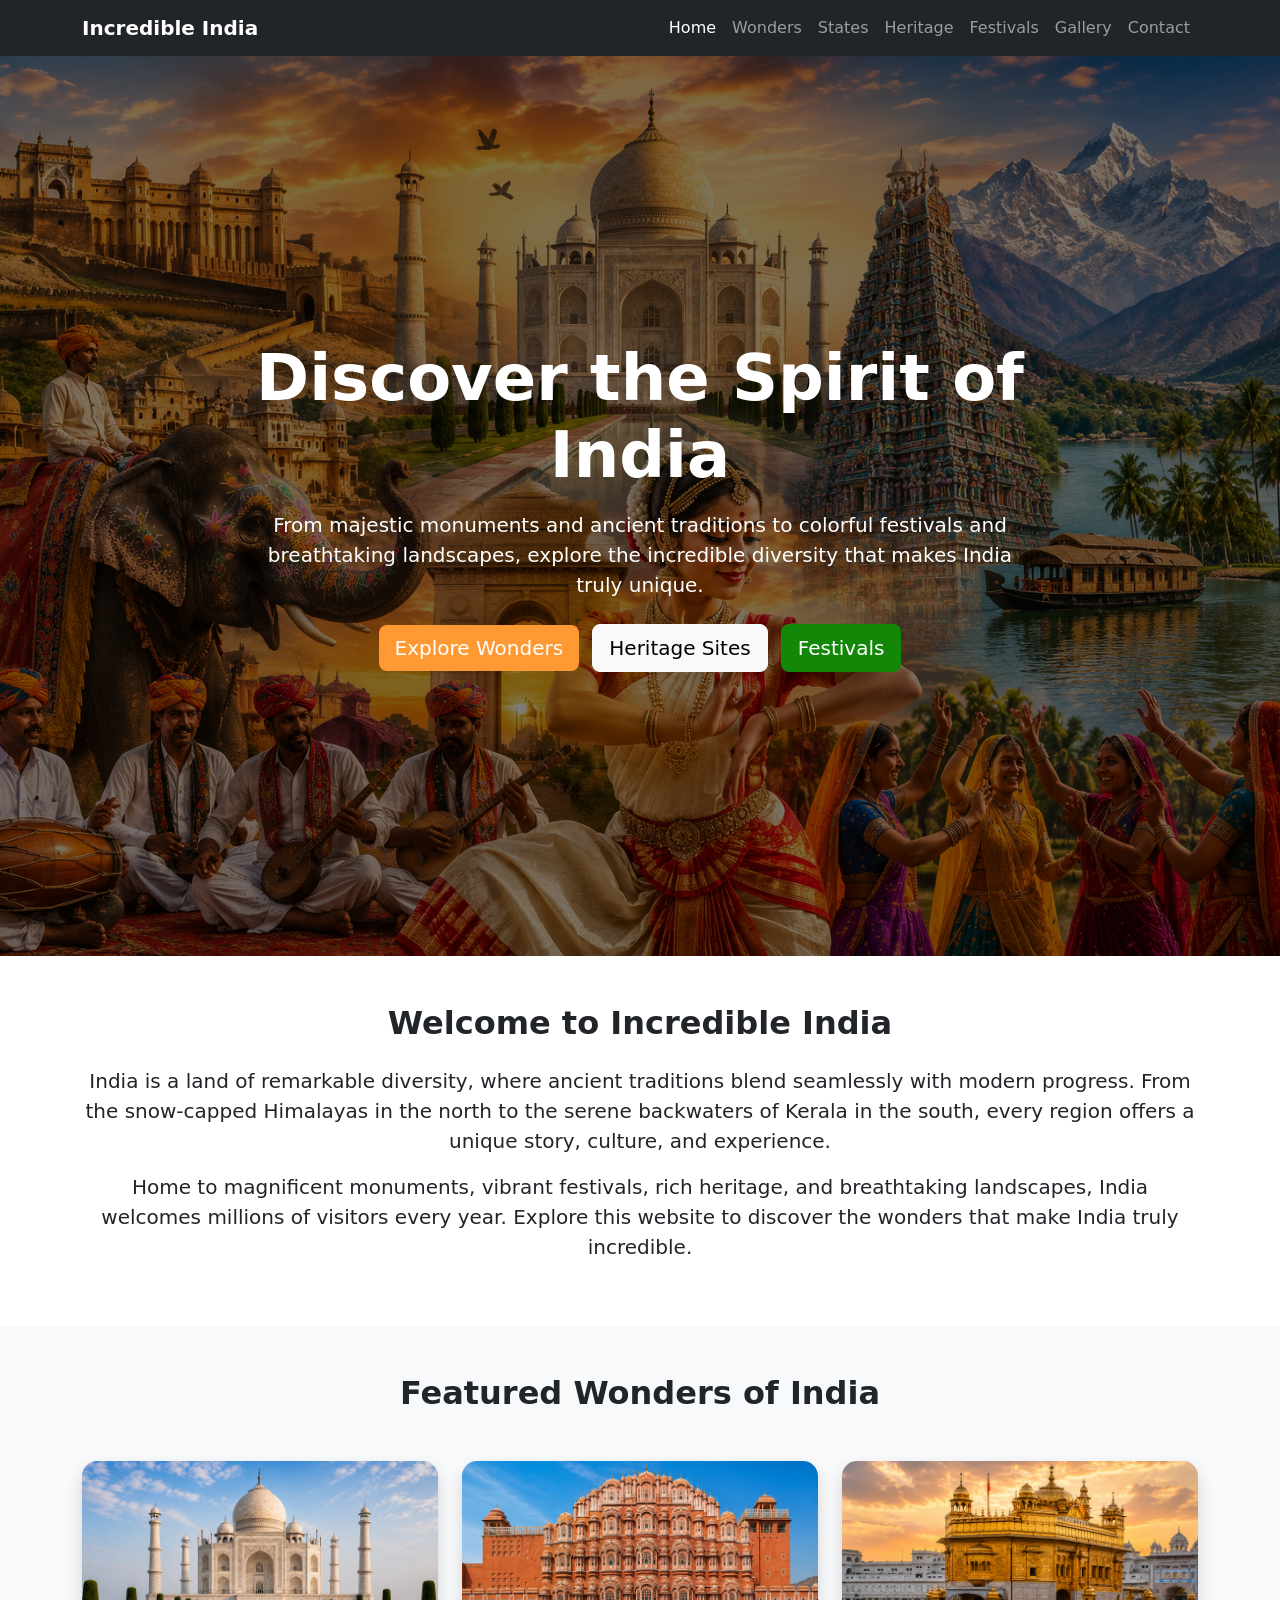
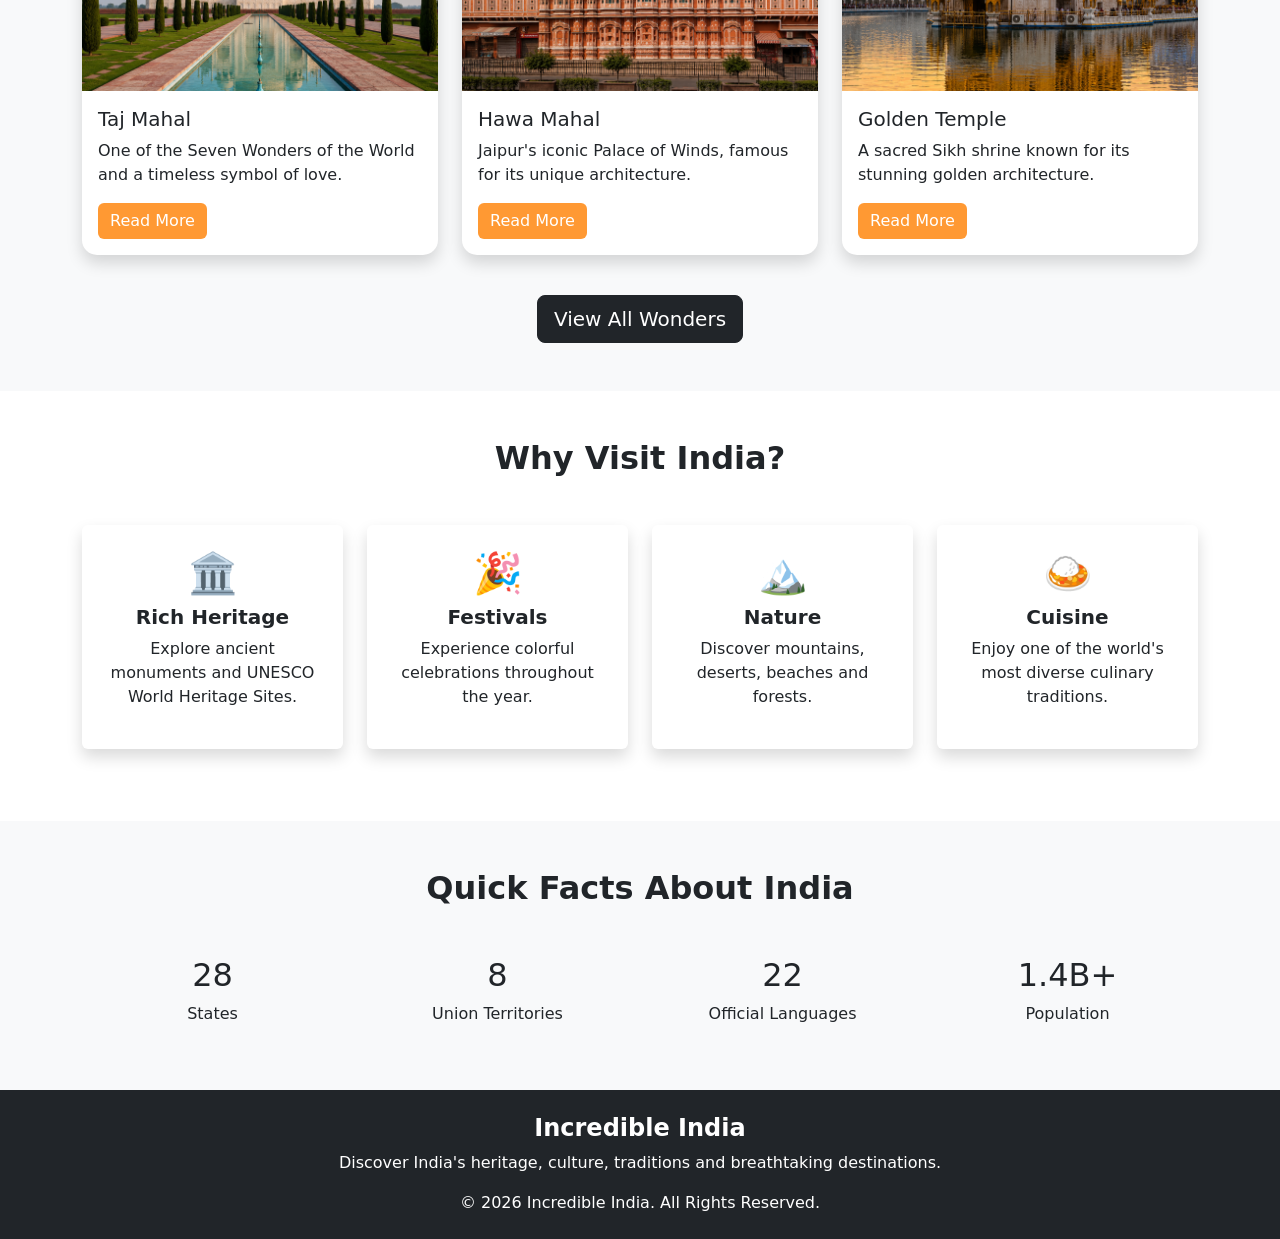
==== index.html @ 017f47b5 "Incredible India" ====
<!doctype html>
<html lang="en">
<head>
    <meta charset="utf-8">
    <meta name="viewport" content="width=device-width, initial-scale=1">
    <title>Bootstrap demo</title>
    <link href="https://cdn.jsdelivr.net/npm/bootstrap@5.3.8/dist/css/bootstrap.min.css" rel="stylesheet" integrity="sha384-sRIl4kxILFvY47J16cr9ZwB07vP4J8+LH7qKQnuqkuIAvNWLzeN8tE5YBujZqJLB" crossorigin="anonymous">
    <link rel="stylesheet" href="./style.css">
</head>
<body>
    <nav class="navbar navbar-expand-lg navbar-dark bg-dark sticky-top">
  <div class="container">
    <a class="navbar-brand fw-bold" href="index.html">Incredible India</a>

    <button class="navbar-toggler" type="button"
      data-bs-toggle="collapse"
      data-bs-target="#navbarNav">
      <span class="navbar-toggler-icon"></span>
    </button>

    <div class="collapse navbar-collapse" id="navbarNav">
      <ul class="navbar-nav ms-auto">

        <li class="nav-item">
          <a class="nav-link active" href="index.html">Home</a>
        </li>

        <li class="nav-item">
          <a class="nav-link" href="wonders.html">Wonders</a>
        </li>

        <li class="nav-item">
          <a class="nav-link" href="states.html">States</a>
        </li>

        <li class="nav-item">
          <a class="nav-link" href="heritage.html">Heritage</a>
        </li>

        <li class="nav-item">
          <a class="nav-link" href="festivals.html">Festivals</a>
        </li>

        <li class="nav-item">
          <a class="nav-link" href="gallery.html">Gallery</a>
        </li>

        <li class="nav-item">
          <a class="nav-link" href="contact.html">Contact</a>
        </li>

      </ul>
    </div>
  </div>
</nav>  

<!-- Hero Section -->
<section class="hero">
    <div class="overlay"></div>

    <div class="container hero-content text-center text-white">
        <h1 class="display-3 fw-bold">Discover the Spirit of India</h1>

        <p class="lead mt-3">
            From majestic monuments and ancient traditions to colorful festivals
            and breathtaking landscapes, explore the incredible diversity that
            makes India truly unique.
        </p>

        <div class="mt-4">
            <a href="wonders.html" class="btn btn-india-orange btn-lg me-2">
              Explore Wonders
            </a>
            <a href="heritage.html" class="btn btn-light btn-lg me-2">
                Heritage Sites
            </a>

            <a href="festivals.html" class="btn btn-india-green btn-lg">
                Festivals
            </a>
        </div>
    </div>
</section>

<!-- About India Section -->
<section class="py-5">
    <div class="container">

        <h2 class="text-center fw-bold mb-4">Welcome to Incredible India</h2>

        <p class="text-center fs-5">
            India is a land of remarkable diversity, where ancient traditions blend
            seamlessly with modern progress. From the snow-capped Himalayas in the
            north to the serene backwaters of Kerala in the south, every region
            offers a unique story, culture, and experience.
        </p>

        <p class="text-center fs-5">
            Home to magnificent monuments, vibrant festivals, rich heritage, and
            breathtaking landscapes, India welcomes millions of visitors every year.
            Explore this website to discover the wonders that make India truly
            incredible.
        </p>

    </div>
</section>

<!-- Featured Wonders -->
<section class="py-5 bg-light">

    <div class="container">

        <h2 class="text-center fw-bold mb-5">Featured Wonders of India</h2>

        <div class="row">

            <!-- Card 1 -->
            <div class="col-lg-4 mb-4">

                <div class="card shadow">

                    <img src="./images/tajmahal.png" class="card-img-top" alt="Taj Mahal">

                    <div class="card-body">

                        <h5 class="card-title">Taj Mahal</h5>

                        <p class="card-text">
                            One of the Seven Wonders of the World and a timeless symbol of love.
                        </p>

                        <a href="wonders.html" class="btn btn-india-orange">
                            Read More
                        </a>

                    </div>

                </div>

            </div>

            <!-- Card 2 -->
            <div class="col-lg-4 mb-4">

                <div class="card shadow">

                    <img src="./images/hawamahal.png" class="card-img-top" alt="Hawa Mahal">

                    <div class="card-body">

                        <h5 class="card-title">Hawa Mahal</h5>

                        <p class="card-text">
                            Jaipur's iconic Palace of Winds, famous for its unique architecture.
                        </p>

                        <a href="wonders.html" class="btn btn-india-orange">
                            Read More
                        </a>

                    </div>

                </div>

            </div>

            <!-- Card 3 -->
            <div class="col-lg-4 mb-4">

                <div class="card shadow">

                    <img src="./images/goldentemple.png" class="card-img-top" alt="Golden Temple">

                    <div class="card-body">

                        <h5 class="card-title">Golden Temple</h5>

                        <p class="card-text">
                            A sacred Sikh shrine known for its stunning golden architecture.
                        </p>

                        <a href="wonders.html" class="btn btn-india-orange">
                            Read More
                        </a>

                    </div>

                </div>

            </div>

        </div>

        <div class="text-center mt-3">
            <a href="wonders.html" class="btn btn-dark btn-lg">
                View All Wonders
            </a>
        </div>

    </div>

</section>

<!-- Why Visit India -->
<section class="py-5">
    <div class="container">

        <h2 class="text-center fw-bold mb-5">Why Visit India?</h2>

        <div class="row text-center">

            <div class="col-md-3 mb-4">
                <div class="p-4 shadow rounded">
                    <h1>🏛️</h1>
                    <h5 class="fw-bold">Rich Heritage</h5>
                    <p>Explore ancient monuments and UNESCO World Heritage Sites.</p>
                </div>
            </div>

            <div class="col-md-3 mb-4">
                <div class="p-4 shadow rounded">
                    <h1>🎉</h1>
                    <h5 class="fw-bold">Festivals</h5>
                    <p>Experience colorful celebrations throughout the year.</p>
                </div>
            </div>

            <div class="col-md-3 mb-4">
                <div class="p-4 shadow rounded">
                    <h1>🏔️</h1>
                    <h5 class="fw-bold">Nature</h5>
                    <p>Discover mountains, deserts, beaches and forests.</p>
                </div>
            </div>

            <div class="col-md-3 mb-4">
                <div class="p-4 shadow rounded">
                    <h1>🍛</h1>
                    <h5 class="fw-bold">Cuisine</h5>
                    <p>Enjoy one of the world's most diverse culinary traditions.</p>
                </div>
            </div>

        </div>

    </div>
</section>

<!-- Quick Facts -->
<section class="py-5 bg-light">

    <div class="container">

        <h2 class="text-center fw-bold mb-5">Quick Facts About India</h2>

        <div class="row text-center">

            <div class="col-md-3">
                <h2>28</h2>
                <p>States</p>
            </div>

            <div class="col-md-3">
                <h2>8</h2>
                <p>Union Territories</p>
            </div>

            <div class="col-md-3">
                <h2>22</h2>
                <p>Official Languages</p>
            </div>

            <div class="col-md-3">
                <h2>1.4B+</h2>
                <p>Population</p>
            </div>

        </div>

    </div>
</section>

<footer class="bg-dark text-white py-4">

    <div class="container text-center">

        <h4>Incredible India</h4>

        <p>
            Discover India's heritage, culture, traditions and breathtaking destinations.
        </p>

        <p class="mb-0">
            © 2026 Incredible India. All Rights Reserved.
        </p>

    </div>

</footer>

    <script src="https://cdn.jsdelivr.net/npm/bootstrap@5.3.8/dist/js/bootstrap.bundle.min.js" integrity="sha384-FKyoEForCGlyvwx9Hj09JcYn3nv7wiPVlz7YYwJrWVcXK/BmnVDxM+D2scQbITxI" crossorigin="anonymous"></script>
    </body>
</html>
---- style.css ----
/* Hero Section */
.hero{
    position: relative;
    height: 100vh;
    background-image: url("./images/india.png");
    background-size: cover;
    background-position: center;
    background-repeat: no-repeat;

    display: flex;
    justify-content: center;
    align-items: center;
}

.overlay{
    position: absolute;
    top: 0;
    left: 0;

    width: 100%;
    height: 100%;

    background: rgba(0,0,0,0.5);
}

.hero-content{
    position: relative;
    z-index: 1;
    max-width: 800px;
}
.btn-india-orange{
    background-color: #FF9933;
    color: white;
}

.btn-india-orange:hover{
    background-color: #e68926;
    color: white;
}

.btn-india-green{
    background-color: #138808;
    color: white;
}

.btn-india-green:hover{
    background-color: #0f6e07;
    color: white;
}
.card{
    border: none;
    border-radius: 15px;
    overflow: hidden;
}
.card-img-top{
    height: 250px;
    object-fit: cover;
}
.card{
    transition: transform 0.3s ease, box-shadow 0.3s ease;
}

.card:hover{
    transform: translateY(-8px);
    box-shadow: 0 15px 30px rgba(0,0,0,0.2);
}
/* Scroll animation */
.reveal {
    opacity: 0;
    transform: translateY(40px);
    transition: opacity 0.6s ease, transform 0.6s ease;
}

.reveal.active {
    opacity: 1;
    transform: translateY(0);
}
/* Back to top button */
#backToTop {
    bottom: 30px;
    right: 30px;
    width: 50px;
    height: 50px;
    font-size: 1.3rem;
    display: none;
    z-index: 999;
    box-shadow: 0 4px 10px rgba(0,0,0,0.3);
}
.india-map-wrapper {
    max-width: 500px;
}

.india-map {
    width: 100%;
    height: auto;
}

.india-map path {
    fill: #FF9933;
    stroke: #ffffff;
    stroke-width: 0.5;
    cursor: pointer;
    transition: fill 0.2s ease;
}

.india-map path:hover {
    fill: #138808;
}
/* ===========================================
            HERITAGE PAGE
=========================================== */

.heritage-hero{
    position: relative;
    height: 70vh;
    background-image: url("./images/heritage-banner.png");
    background-size: cover;
    background-position: center;
    background-repeat: no-repeat;

    display: flex;
    justify-content: center;
    align-items: center;
}

.heritage-hero .overlay{
    position: absolute;
    inset: 0;
    background: rgba(0,0,0,.45);
}

/* Cards */

.card{
    border: none;
    border-radius: 15px;
    overflow: hidden;
    transition: .3s ease;
}

.card:hover{
    transform: translateY(-8px);
    box-shadow: 0 15px 35px rgba(0,0,0,.2);
}

.card img{
    height:230px;
    object-fit:cover;
}

/* Buttons */

.btn-india-orange{
    background:#ff9933;
    color:white;
    border:none;
}

.btn-india-orange:hover{
    background:#e67e22;
    color:white;
}

/* Heritage Facts */

.display-5{
    font-weight:bold;
}

/* Quote */

blockquote p{
    font-style:italic;
}

/* Footer */

footer h4{
    font-weight:bold;
}
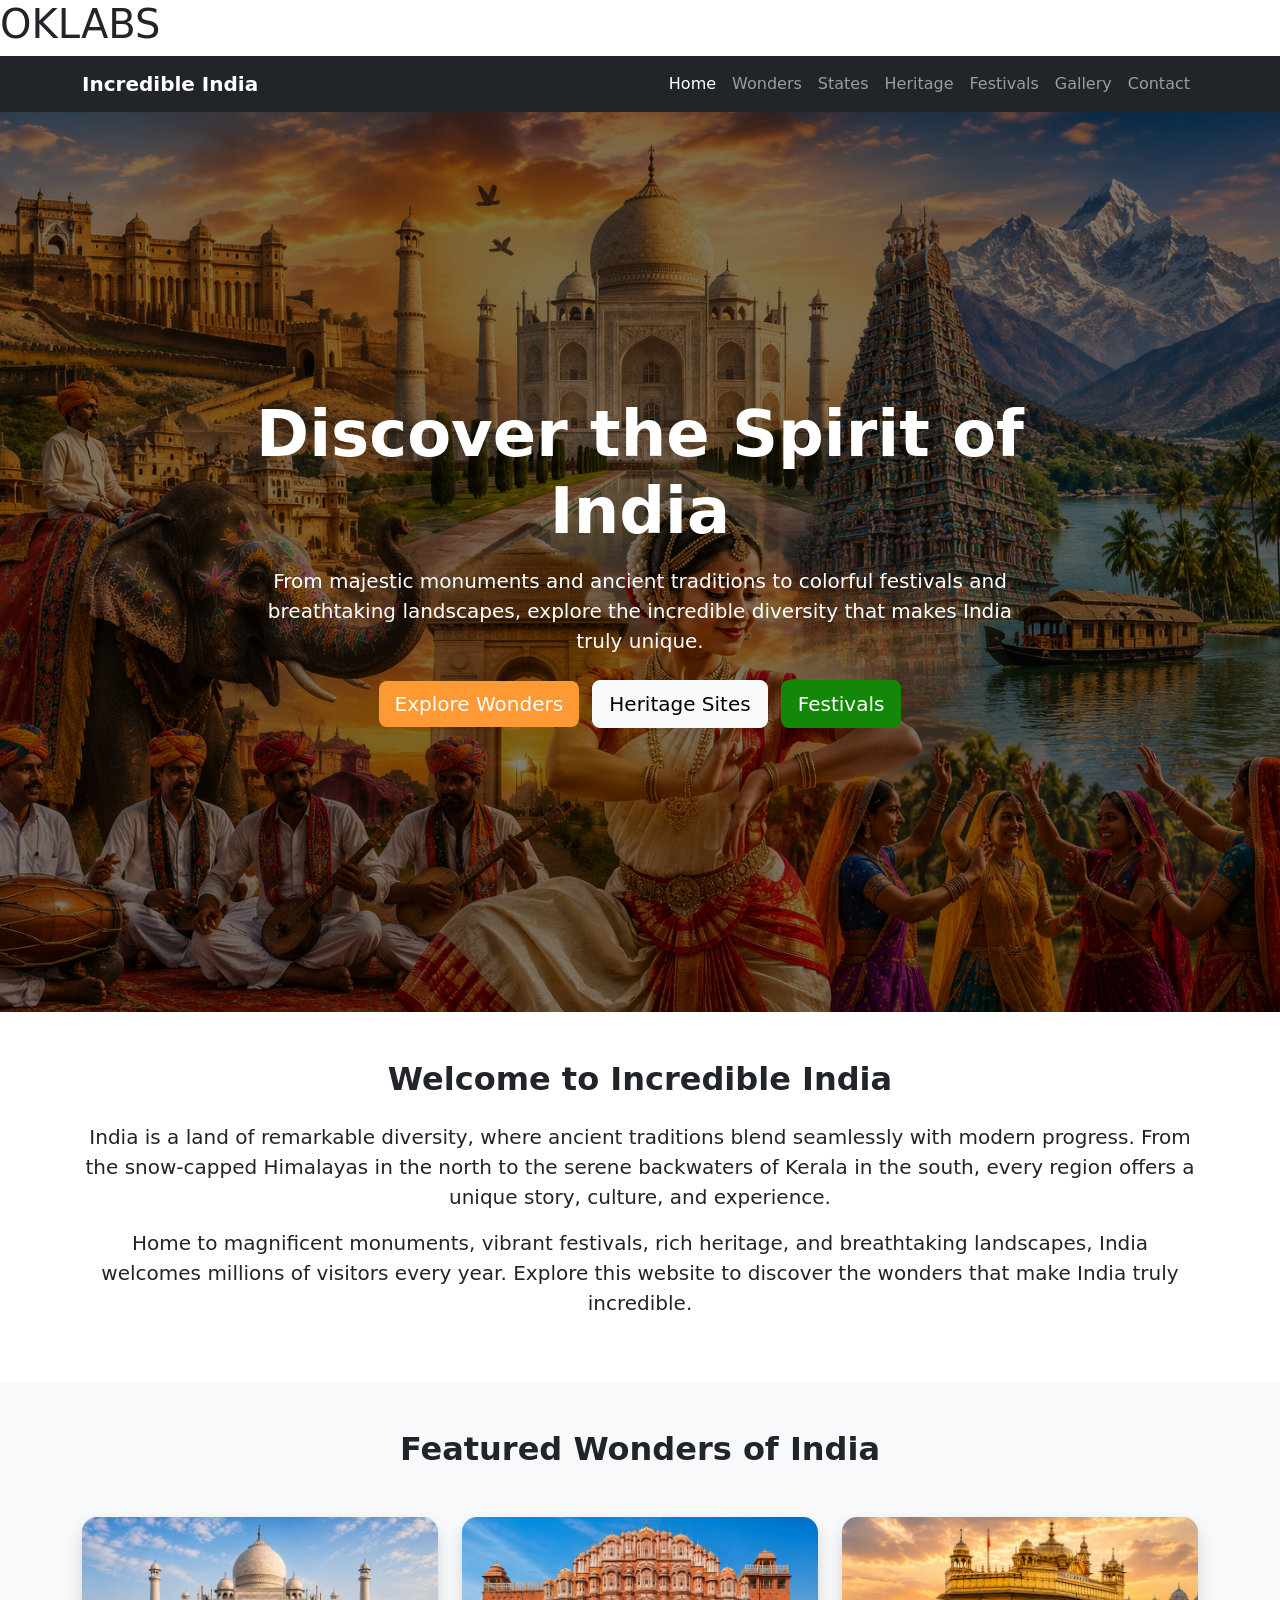
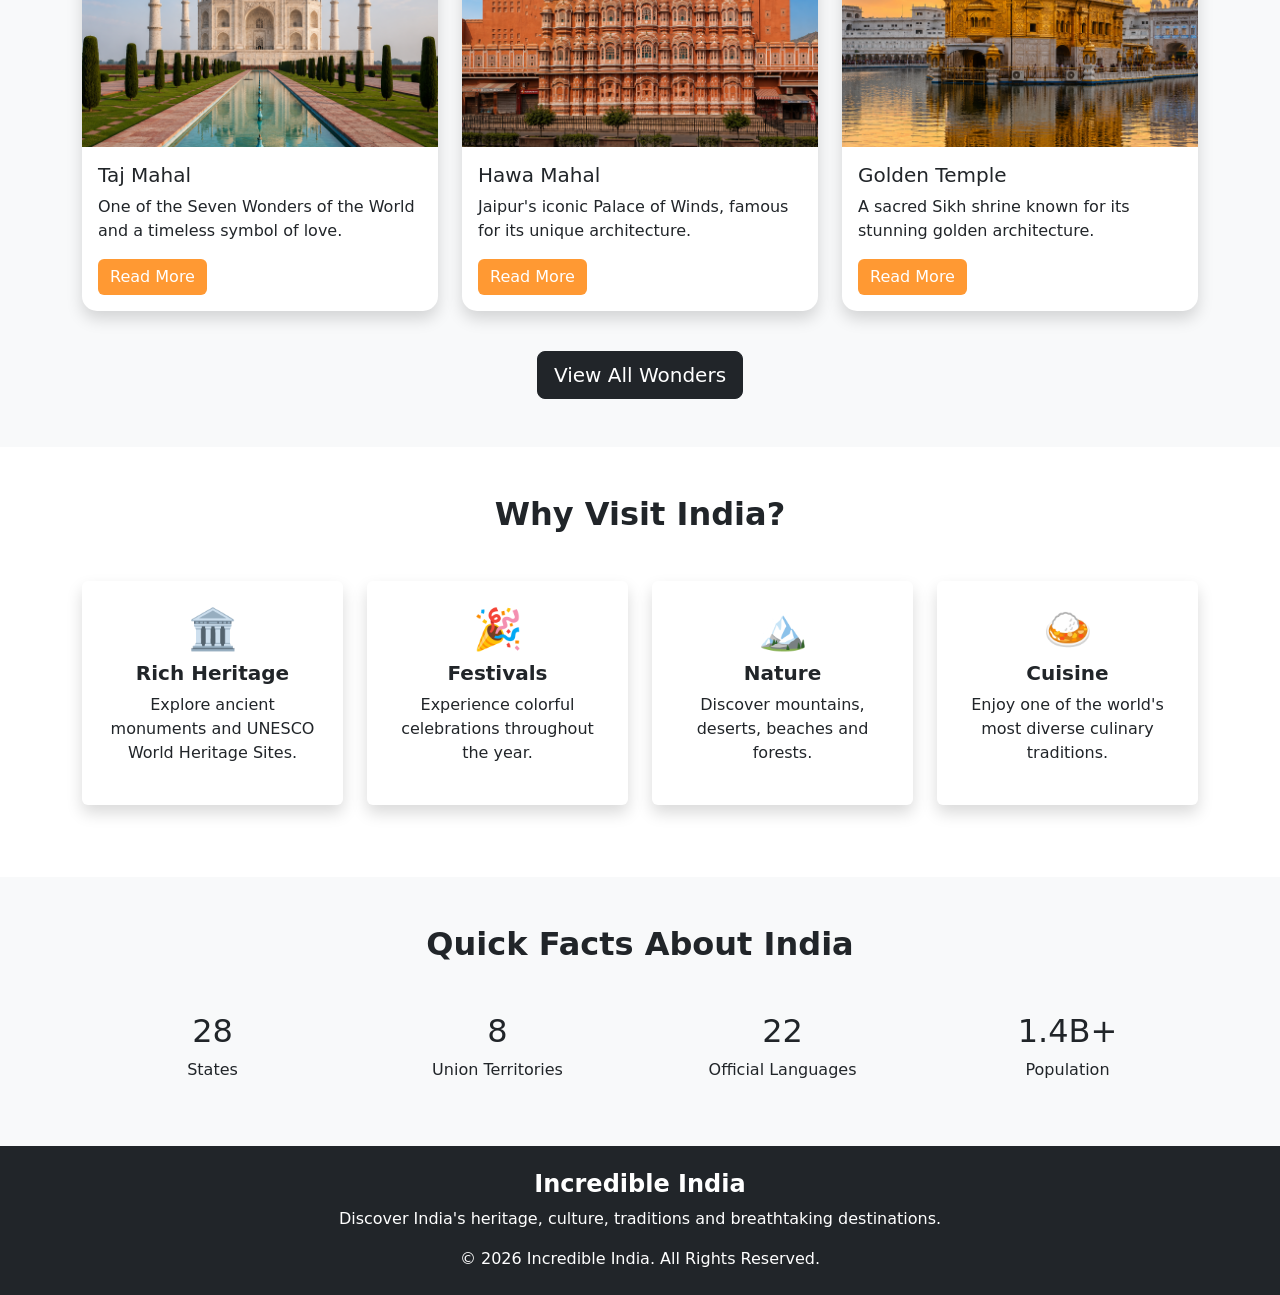
==== commit 5e619878: "new" ====
--- a/index.html
+++ b/index.html
@@ -8,6 +8,7 @@
     <link rel="stylesheet" href="./style.css">
 </head>
 <body>
+    <h1>OKLABS</h1>
     <nav class="navbar navbar-expand-lg navbar-dark bg-dark sticky-top">
   <div class="container">
     <a class="navbar-brand fw-bold" href="index.html">Incredible India</a>
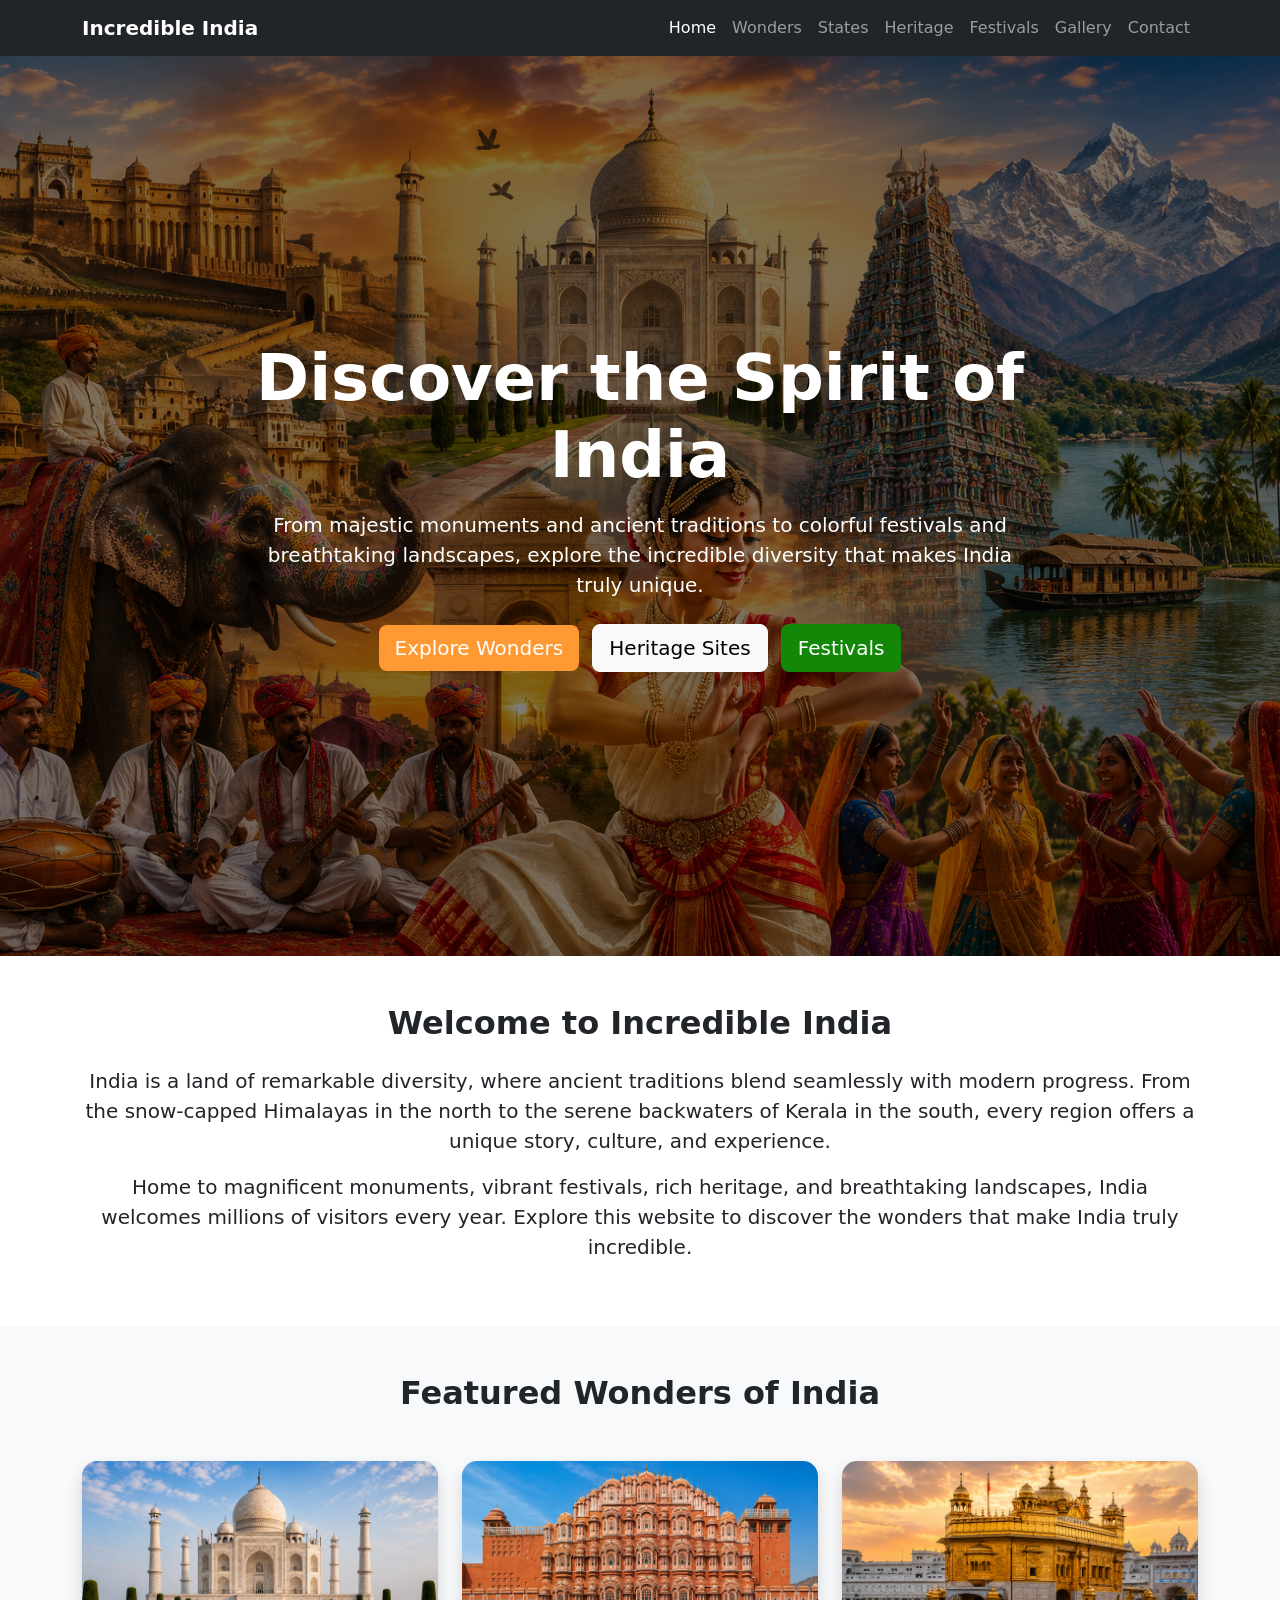
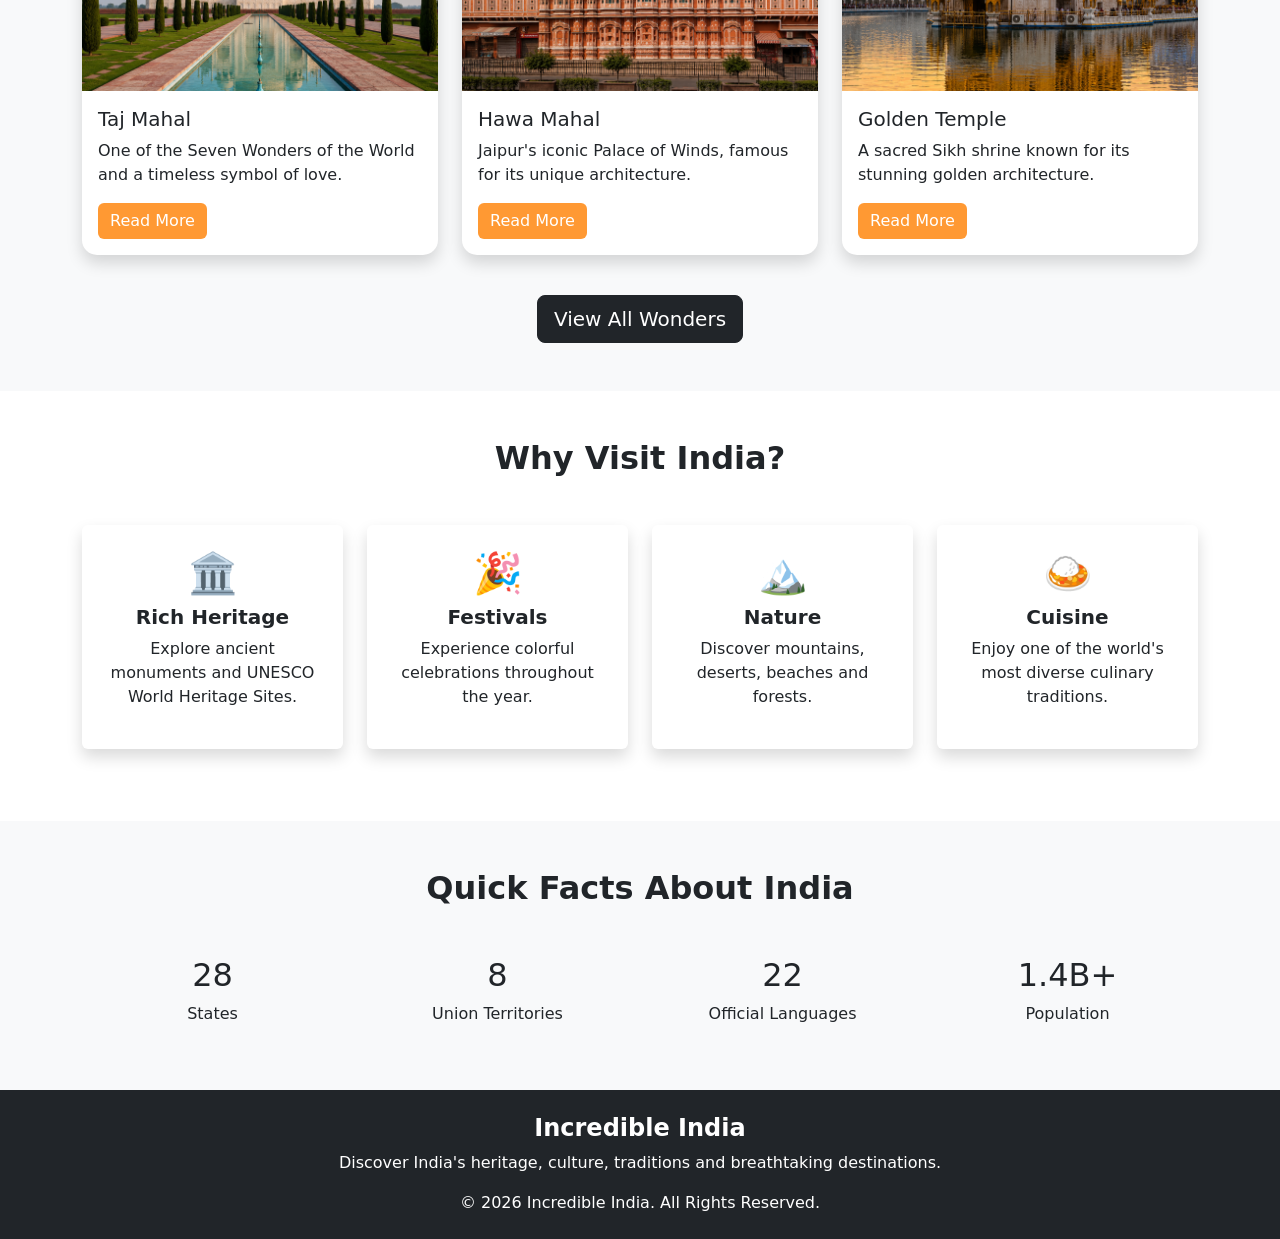
==== commit aaba3b31: "Heritage, festival, gallery, contact" ====
--- a/index.html
+++ b/index.html
@@ -8,7 +8,6 @@
     <link rel="stylesheet" href="./style.css">
 </head>
 <body>
-    <h1>OKLABS</h1>
     <nav class="navbar navbar-expand-lg navbar-dark bg-dark sticky-top">
   <div class="container">
     <a class="navbar-brand fw-bold" href="index.html">Incredible India</a>
--- a/style.css
+++ b/style.css
@@ -95,17 +95,36 @@
     height: auto;
 }
 
+.india-map-wrapper {
+    max-width: 500px;
+}
+
+.india-map {
+    width: 100%;
+    height: auto;
+}
+
 .india-map path {
     fill: #FF9933;
     stroke: #ffffff;
     stroke-width: 0.5;
     cursor: pointer;
-    transition: fill 0.2s ease;
+    transition: transform 0.25s ease, filter 0.25s ease, fill 0.2s ease;
+    transform-box: fill-box;
+    transform-origin: center;
+}
+
+
+/* Hover: pop out and lift, for both states and UTs */
+.india-map path:hover {
+    transform: scale(1.15);
+    filter: drop-shadow(0 4px 6px rgba(0,0,0,0.4));
 }
 
 .india-map path:hover {
     fill: #138808;
 }
+
 /* ===========================================
             HERITAGE PAGE
 =========================================== */
@@ -177,4 +196,180 @@
 
 footer h4{
     font-weight:bold;
+}
+
+
+/* Festival cards */
+.festival-card {
+    position: relative;
+    min-height: 480px;
+    border-radius: 24px;
+    overflow: hidden;
+    background-size: cover;
+    background-position: center;
+    background-repeat: no-repeat;
+    box-shadow: 0 20px 40px rgba(0, 0, 0, 0.35);
+    display: flex;
+    align-items: center;
+    justify-content: center;
+}
+
+.festival-overlay {
+    position: absolute;
+    top: 0;
+    left: 0;
+    width: 100%;
+    height: 100%;
+    background: rgba(0, 0, 0, 0.6);
+}
+
+.festival-content {
+    position: relative;
+    z-index: 1;
+    max-width: 650px;
+    text-align: center;
+    padding: 2rem;
+}
+
+.festival-emoji {
+    font-size: 3.5rem;
+    display: inline-block;
+    margin-bottom: 0.5rem;
+}
+
+.festival-date {
+    font-size: 0.95rem;
+    letter-spacing: 1px;
+    text-transform: uppercase;
+    font-weight: 600;
+}
+
+.festival-divider {
+    width: 70px;
+    border: none;
+    border-top: 3px solid;
+    margin: 1rem auto 1.25rem;
+    opacity: 1;
+}
+
+.festival-desc {
+    font-size: 1.1rem;
+    line-height: 1.7;
+}
+
+/* Accent colors per festival */
+.festival-accent-diwali   { color: #ff8c00; border-color: #ff8c00; }
+.festival-accent-holi     { color: #ff4da6; border-color: #ff4da6; }
+.festival-accent-durga    { color: #e53935; border-color: #e53935; }
+.festival-accent-eid      { color: #4caf50; border-color: #4caf50; }
+.festival-accent-christmas{ color: #ef5350; border-color: #ef5350; }
+.festival-accent-nanak    { color: #ffb74d; border-color: #ffb74d; }
+.festival-accent-baisakhi { color: #ffd54f; border-color: #ffd54f; }
+.festival-accent-ganesh   { color: #ff7043; border-color: #ff7043; }
+.festival-accent-raksha   { color: #f06292; border-color: #f06292; }
+
+/* Masonry gallery */
+.masonry-grid {
+    column-count: 3;
+    column-gap: 1rem;
+}
+
+.masonry-item {
+    break-inside: avoid;
+    margin-bottom: 1rem;
+    border-radius: 12px;
+    overflow: hidden;
+    box-shadow: 0 8px 20px rgba(0,0,0,0.15);
+}
+
+.masonry-item img {
+    width: 100%;
+    display: block;
+    cursor: pointer;
+    transition: transform 0.3s ease;
+}
+
+.masonry-item img:hover {
+    transform: scale(1.04);
+}
+
+@media (max-width: 768px) {
+    .masonry-grid {
+        column-count: 2;
+    }
+}
+
+@media (max-width: 480px) {
+    .masonry-grid {
+        column-count: 1;
+    }
+}
+
+/* Lightbox */
+.lightbox-close {
+    position: absolute;
+    top: -40px;
+    right: 0;
+}
+/* Contact page */
+.contact-info-card {
+    background: #1a1a1a;
+    color: white;
+    border-radius: 20px;
+    padding: 2.5rem;
+    box-shadow: 0 15px 35px rgba(0,0,0,0.2);
+}
+
+.contact-item {
+    display: flex;
+    align-items: flex-start;
+    gap: 1rem;
+}
+
+.contact-icon {
+    font-size: 1.5rem;
+    flex-shrink: 0;
+}
+
+.contact-item p {
+    color: #ccc;
+}
+
+.social-links {
+    display: flex;
+    gap: 0.75rem;
+}
+
+.social-icon {
+    display: inline-flex;
+    align-items: center;
+    justify-content: center;
+    width: 45px;
+    height: 45px;
+    border-radius: 50%;
+    background: #FF9933;
+    font-size: 1.2rem;
+    text-decoration: none;
+    transition: transform 0.2s ease, background 0.2s ease;
+}
+
+.social-icon:hover {
+    background: #138808;
+    transform: translateY(-4px);
+}
+
+.map-wrapper {
+    min-height: 400px;
+    border-radius: 20px;
+    overflow: hidden;
+    box-shadow: 0 15px 35px rgba(0,0,0,0.2);
+}
+.contact-form .form-control {
+    border-radius: 10px;
+    padding: 0.7rem 1rem;
+}
+
+.contact-form .form-control:focus {
+    border-color: #FF9933;
+    box-shadow: 0 0 0 0.2rem rgba(255, 153, 51, 0.25);
 }
